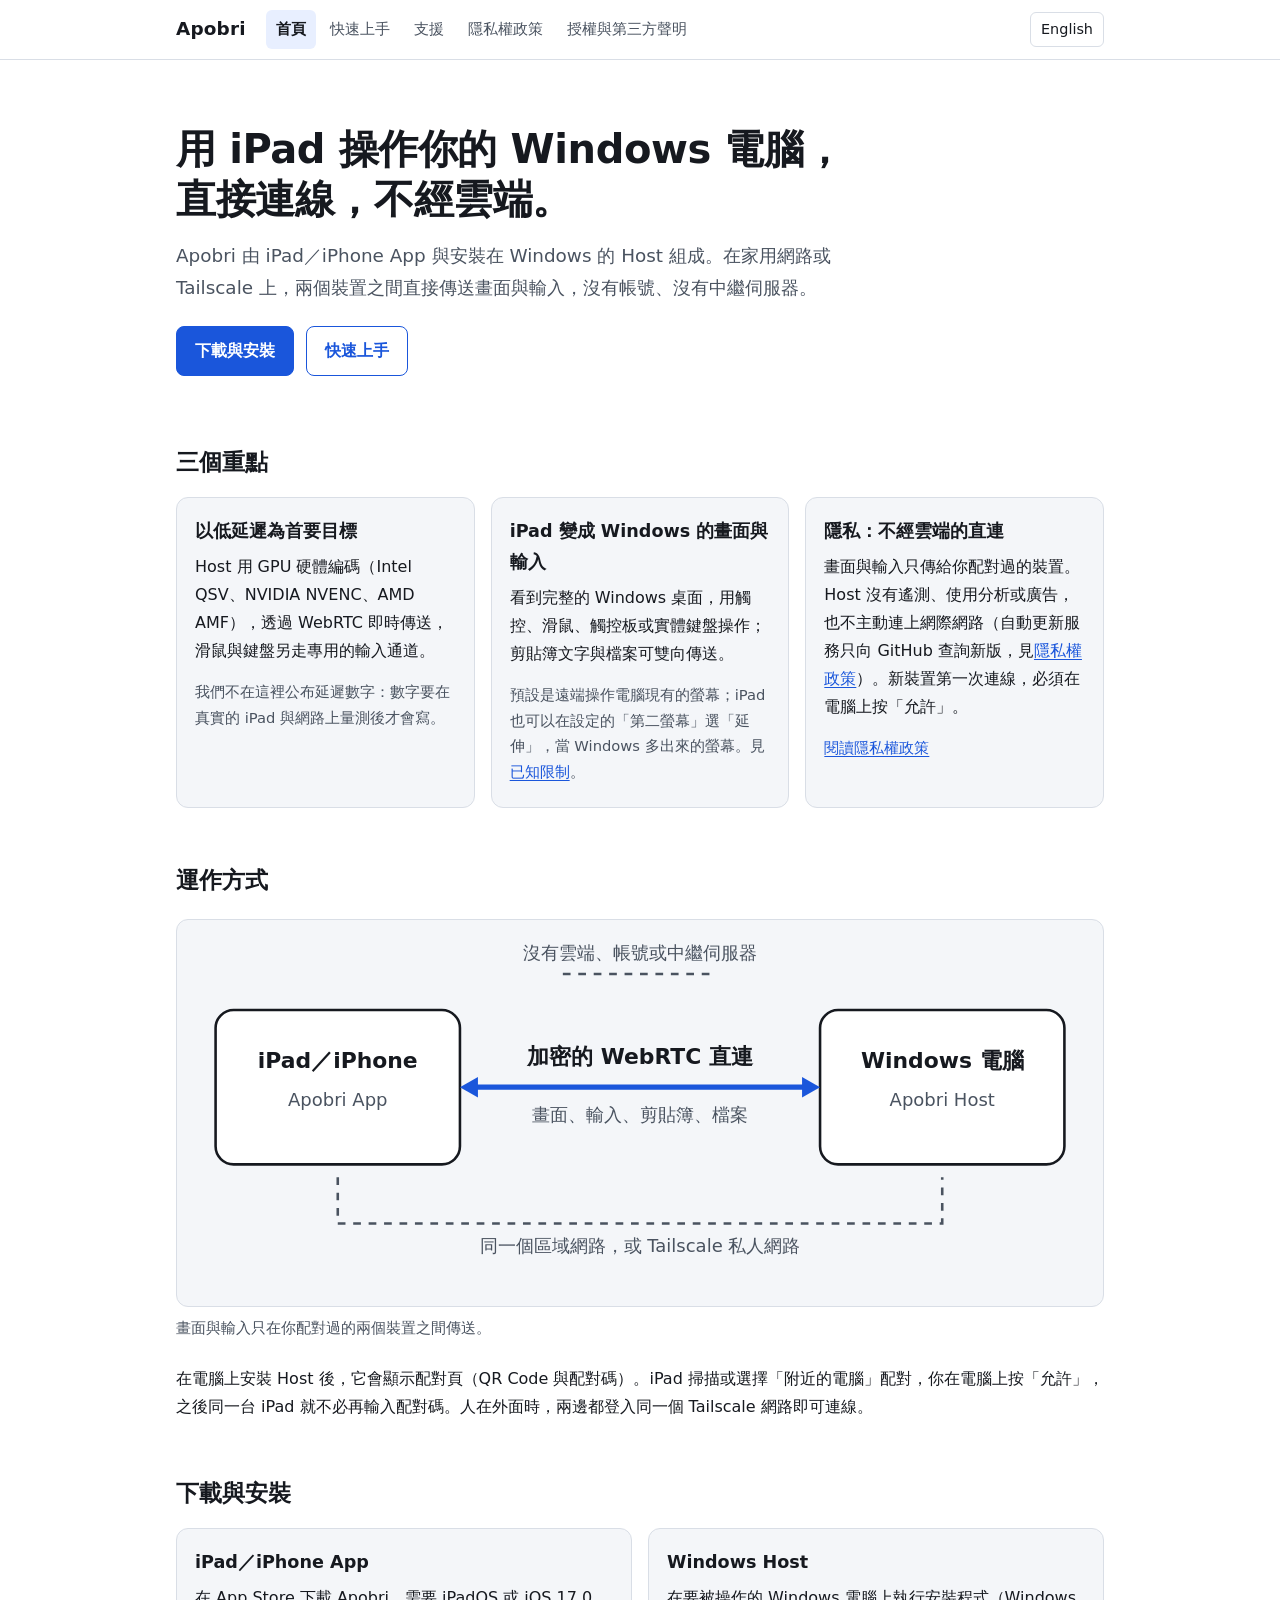
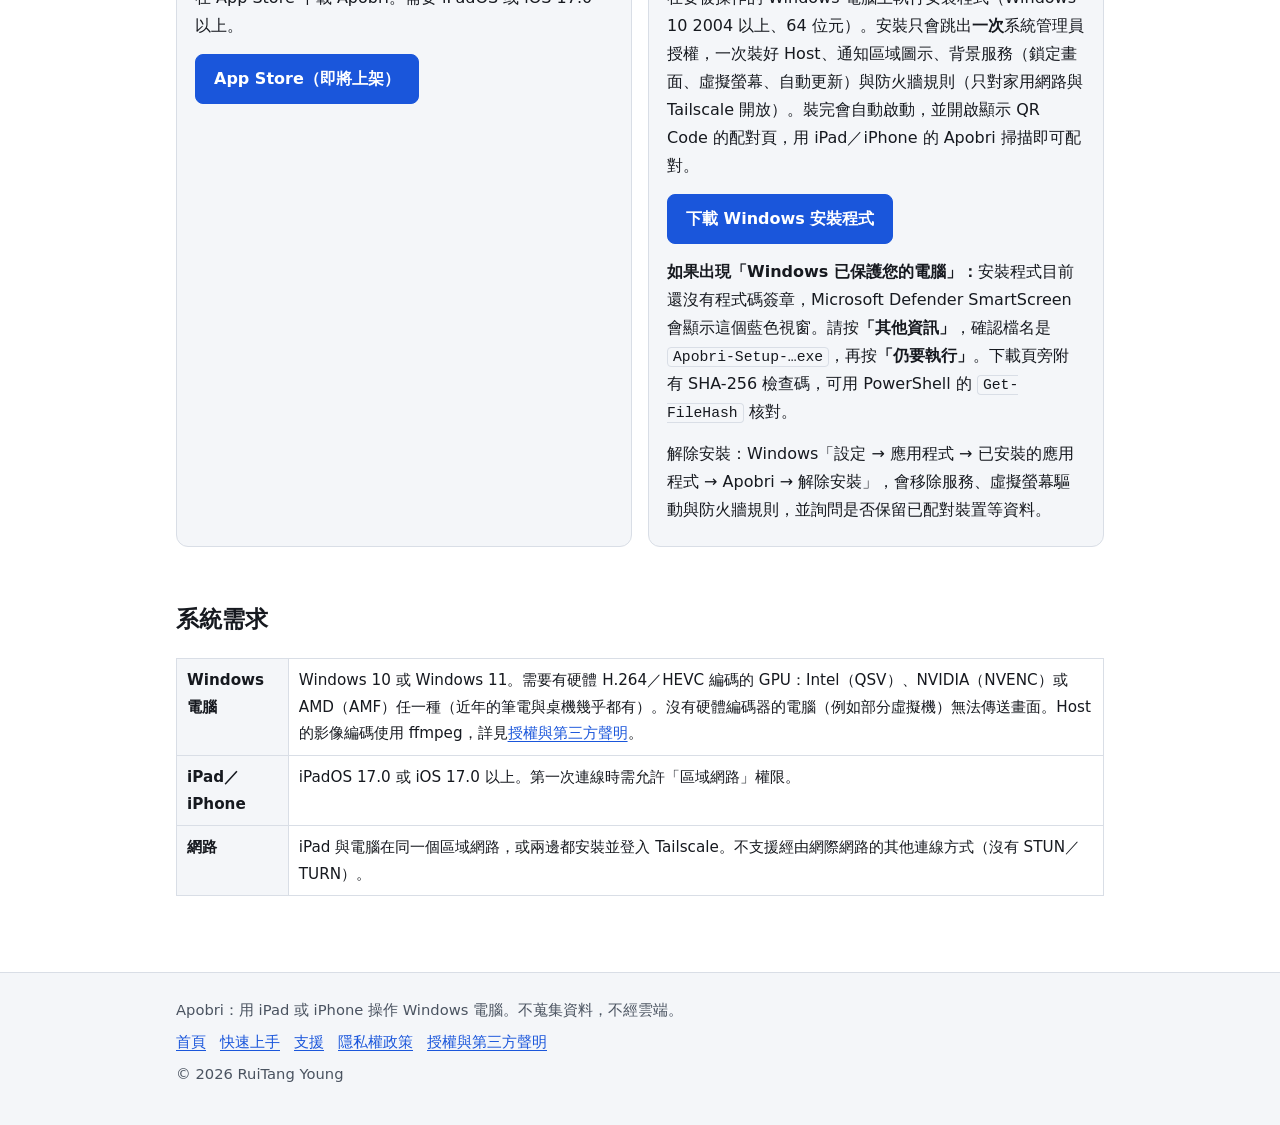
==== index.html @ 8c6236cd "Apobri website 1.0.0" ====
<!doctype html>
<html lang="zh-Hant">
<head>
<meta charset="utf-8">
<meta name="viewport" content="width=device-width, initial-scale=1">
<title>Apobri：用 iPad 操作你的 Windows 電腦</title>
<meta name="description" content="Apobri 讓 iPad 與 iPhone 直接連到你的 Windows 電腦，看畫面、用觸控、滑鼠與鍵盤操作。不經雲端、不需帳號、不蒐集資料。">
<meta name="color-scheme" content="light dark">
<meta property="og:type" content="website">
<meta property="og:site_name" content="Apobri">
<meta property="og:title" content="Apobri：用 iPad 操作你的 Windows 電腦">
<meta property="og:description" content="Apobri 讓 iPad 與 iPhone 直接連到你的 Windows 電腦，看畫面、用觸控、滑鼠與鍵盤操作。不經雲端、不需帳號、不蒐集資料。">
<meta property="og:locale" content="zh_TW">
<meta property="og:locale:alternate" content="en_US">
<!-- TODO(待使用者填 / to fill): once the domain is known add <link rel="canonical"> and og:url / og:image. -->
<link rel="alternate" hreflang="zh-Hant" href="index.html">
<link rel="alternate" hreflang="en" href="en/index.html">
<link rel="alternate" hreflang="x-default" href="index.html">
<link rel="icon" href="assets/favicon.svg" type="image/svg+xml">
<link rel="stylesheet" href="assets/style.css">
</head>
<body>
<a class="skip" href="#main">跳到主要內容</a>
<header class="site">
  <div class="wrap">
    <a class="brand" href="index.html">Apobri</a>
    <nav class="main" aria-label="主要選單"><a href="index.html" aria-current="page">首頁</a><a href="quickstart.html">快速上手</a><a href="support.html">支援</a><a href="privacy.html">隱私權政策</a><a href="licenses.html">授權與第三方聲明</a></nav>
    <a class="lang" href="en/index.html" hreflang="en" lang="en" aria-label="Switch to English">English</a>
  </div>
</header>
<main id="main">
  <div class="wrap">
<section class="hero">
  <h1>用 iPad 操作你的 Windows 電腦，<br>直接連線，不經雲端。</h1>
  <p class="lead">Apobri 由 iPad／iPhone App 與安裝在 Windows 的 Host 組成。在家用網路或 Tailscale 上，兩個裝置之間直接傳送畫面與輸入，沒有帳號、沒有中繼伺服器。</p>
  <div class="btns">
    <a class="btn" href="#download">下載與安裝</a>
    <a class="btn ghost" href="quickstart.html">快速上手</a>
  </div>
</section>

<h2 id="why">三個重點</h2>
<div class="cards">
  <article class="card">
    <h3>以低延遲為首要目標</h3>
    <p>Host 用 GPU 硬體編碼（Intel QSV、NVIDIA NVENC、AMD AMF），透過 WebRTC 即時傳送，滑鼠與鍵盤另走專用的輸入通道。</p>
    <p class="meta">我們不在這裡公布延遲數字：數字要在真實的 iPad 與網路上量測後才會寫。</p>
  </article>
  <article class="card">
    <h3>iPad 變成 Windows 的畫面與輸入</h3>
    <p>看到完整的 Windows 桌面，用觸控、滑鼠、觸控板或實體鍵盤操作；剪貼簿文字與檔案可雙向傳送。</p>
    <p class="meta">預設是遠端操作電腦現有的螢幕；iPad 也可以在設定的「第二螢幕」選「延伸」，當 Windows 多出來的螢幕。見<a href="support.html#limits">已知限制</a>。</p>
  </article>
  <article class="card">
    <h3>隱私：不經雲端的直連</h3>
    <p>畫面與輸入只傳給你配對過的裝置。Host 沒有遙測、使用分析或廣告，也不主動連上網際網路（自動更新服務只向 GitHub 查詢新版，見<a href="privacy.html#update">隱私權政策</a>）。新裝置第一次連線，必須在電腦上按「允許」。</p>
    <p class="meta"><a href="privacy.html">閱讀隱私權政策</a></p>
  </article>
</div>

<h2 id="how">運作方式</h2>
<figure>
  <svg viewBox="0 0 720 300" role="img" aria-labelledby="dg-t dg-d" xmlns="http://www.w3.org/2000/svg">
  <title id="dg-t">Apobri 連線架構示意圖</title>
  <desc id="dg-d">iPad 與 Windows 電腦透過同一個區域網路或 Tailscale 直接連線，中間沒有雲端伺服器。</desc>
  <style>
    .box { fill: var(--bg); stroke: var(--text); stroke-width: 2; }
    .t { fill: var(--text); font: 600 17px system-ui, "PingFang TC", "Microsoft JhengHei", sans-serif; }
    .s { fill: var(--muted); font: 14px system-ui, "PingFang TC", "Microsoft JhengHei", sans-serif; }
    .ln { stroke: var(--accent); stroke-width: 4; fill: none; }
    .dash { stroke: var(--muted); stroke-width: 2; stroke-dasharray: 6 6; fill: none; }
    .ah { fill: var(--accent); }
  </style>
  <rect class="box" x="30" y="70" width="190" height="120" rx="14"/>
  <text class="t" x="125" y="115" text-anchor="middle">iPad／iPhone</text>
  <text class="s" x="125" y="145" text-anchor="middle">Apobri App</text>
  <rect class="box" x="500" y="70" width="190" height="120" rx="14"/>
  <text class="t" x="595" y="115" text-anchor="middle">Windows 電腦</text>
  <text class="s" x="595" y="145" text-anchor="middle">Apobri Host</text>
  <path class="ln" d="M226 130 H494"/>
  <path class="ah" d="M220 130 l14 -8 v16 z"/>
  <path class="ah" d="M500 130 l-14 -8 v16 z"/>
  <text class="t" x="360" y="112" text-anchor="middle">加密的 WebRTC 直連</text>
  <text class="s" x="360" y="156" text-anchor="middle">畫面、輸入、剪貼簿、檔案</text>
  <path class="dash" d="M125 200 V236 H595 V200"/>
  <text class="s" x="360" y="258" text-anchor="middle">同一個區域網路，或 Tailscale 私人網路</text>
  <text class="s" x="360" y="30" text-anchor="middle">沒有雲端、帳號或中繼伺服器</text>
  <path class="dash" d="M300 42 H420"/>
</svg>
  <figcaption>畫面與輸入只在你配對過的兩個裝置之間傳送。</figcaption>
</figure>
<p>在電腦上安裝 Host 後，它會顯示配對頁（QR Code 與配對碼）。iPad 掃描或選擇「附近的電腦」配對，你在電腦上按「允許」，之後同一台 iPad 就不必再輸入配對碼。人在外面時，兩邊都登入同一個 Tailscale 網路即可連線。</p>

<h2 id="download">下載與安裝</h2>
<div class="cards">
  <article class="card">
    <h3>iPad／iPhone App</h3>
    <p>在 App Store 下載 Apobri。需要 iPadOS 或 iOS 17.0 以上。</p>
    <p><a class="btn" href="#" data-todo="app-store">App Store（即將上架）</a></p>
  </article>
  <article class="card">
    <h3>Windows Host</h3>
    <p>在要被操作的 Windows 電腦上執行安裝程式（Windows 10 2004 以上、64 位元）。安裝只會跳出<strong>一次</strong>系統管理員授權，一次裝好 Host、通知區域圖示、背景服務（鎖定畫面、虛擬螢幕、自動更新）與防火牆規則（只對家用網路與 Tailscale 開放）。裝完會自動啟動，並開啟顯示 QR Code 的配對頁，用 iPad／iPhone 的 Apobri 掃描即可配對。</p>
    <p><a class="btn" href="https://github.com/reegggllllaaaaa-cpu/reegggllllaaaaa-cpu.github.io/releases/download/host-installer-v1.0.0/Apobri-Setup-1.0.0.exe">下載 Windows 安裝程式</a></p>
    <p><strong>如果出現「Windows 已保護您的電腦」：</strong>安裝程式目前還沒有程式碼簽章，Microsoft Defender SmartScreen 會顯示這個藍色視窗。請按<strong>「其他資訊」</strong>，確認檔名是 <code>Apobri-Setup-…exe</code>，再按<strong>「仍要執行」</strong>。下載頁旁附有 SHA-256 檢查碼，可用 PowerShell 的 <code>Get-FileHash</code> 核對。</p>
    <p>解除安裝：Windows「設定 → 應用程式 → 已安裝的應用程式 → Apobri → 解除安裝」，會移除服務、虛擬螢幕驅動與防火牆規則，並詢問是否保留已配對裝置等資料。</p>
  </article>
</div>

<h2 id="requirements">系統需求</h2>
<div class="tablewrap"><table>
  <tr><th scope="row">Windows 電腦</th><td>Windows 10 或 Windows 11。需要有硬體 H.264／HEVC 編碼的 GPU：Intel（QSV）、NVIDIA（NVENC）或 AMD（AMF）任一種（近年的筆電與桌機幾乎都有）。沒有硬體編碼器的電腦（例如部分虛擬機）無法傳送畫面。Host 的影像編碼使用 ffmpeg，詳見<a href="licenses.html">授權與第三方聲明</a>。</td></tr>
  <tr><th scope="row">iPad／iPhone</th><td>iPadOS 17.0 或 iOS 17.0 以上。第一次連線時需允許「區域網路」權限。</td></tr>
  <tr><th scope="row">網路</th><td>iPad 與電腦在同一個區域網路，或兩邊都安裝並登入 Tailscale。不支援經由網際網路的其他連線方式（沒有 STUN／TURN）。</td></tr>
</table></div>

  </div>
</main>
<footer class="site">
  <div class="wrap">
    <p>Apobri：用 iPad 或 iPhone 操作 Windows 電腦。不蒐集資料，不經雲端。</p>
    <nav aria-label="Footer"><a href="index.html">首頁</a><a href="quickstart.html">快速上手</a><a href="support.html">支援</a><a href="privacy.html">隱私權政策</a><a href="licenses.html">授權與第三方聲明</a></nav>
    <p>&copy; 2026 RuiTang Young</p>
  </div>
</footer>
</body>
</html>
---- assets/style.css ----
/* Apobri site - system fonts only, no external resources. */
:root {
  --bg: #ffffff;
  --bg-soft: #f4f6f9;
  --text: #16191f;
  --muted: #4a5360;
  --line: #d9dee6;
  --accent: #1a56db;
  --accent-text: #ffffff;
  --accent-soft: #e8efff;
  --warn-bg: #fff6e0;
  --warn-line: #e3c067;
  color-scheme: light dark;
}
@media (prefers-color-scheme: dark) {
  :root {
    --bg: #0f1216;
    --bg-soft: #171b21;
    --text: #e8ecf1;
    --muted: #a6b0bd;
    --line: #2b323c;
    --accent: #8fb0ff;
    --accent-text: #0b1020;
    --accent-soft: #1a2438;
    --warn-bg: #2a2412;
    --warn-line: #7a6422;
  }
}
* { box-sizing: border-box; }
html { -webkit-text-size-adjust: 100%; }
body {
  margin: 0;
  background: var(--bg);
  color: var(--text);
  font: 16px/1.75 system-ui, -apple-system, "Segoe UI", "PingFang TC", "Microsoft JhengHei", "Noto Sans TC", "Noto Sans CJK TC", sans-serif;
}
.wrap { width: 100%; max-width: 960px; margin: 0 auto; padding: 0 16px; }
a { color: var(--accent); text-underline-offset: 3px; }
a:focus-visible, button:focus-visible, summary:focus-visible { outline: 3px solid var(--accent); outline-offset: 2px; border-radius: 4px; }
.skip { position: absolute; left: -999px; top: 8px; background: var(--accent); color: var(--accent-text); padding: 8px 12px; border-radius: 6px; z-index: 10; }
.skip:focus { left: 8px; }

header.site { border-bottom: 1px solid var(--line); background: var(--bg); position: sticky; top: 0; z-index: 5; }
header.site .wrap { display: flex; flex-wrap: wrap; align-items: center; gap: 4px 20px; padding-top: 10px; padding-bottom: 10px; }
.brand { font-weight: 700; font-size: 1.15rem; color: var(--text); text-decoration: none; letter-spacing: .01em; }
nav.main { display: flex; flex-wrap: wrap; gap: 2px 4px; flex: 1; }
nav.main a { color: var(--muted); text-decoration: none; padding: 6px 10px; border-radius: 6px; font-size: .95rem; }
nav.main a:hover { color: var(--text); background: var(--bg-soft); }
nav.main a[aria-current="page"] { color: var(--text); background: var(--accent-soft); font-weight: 600; }
.lang { font-size: .9rem; border: 1px solid var(--line); border-radius: 6px; padding: 4px 10px; color: var(--text); text-decoration: none; }
.lang:hover { background: var(--bg-soft); }

main { padding: 40px 0 56px; }
h1 { font-size: clamp(1.7rem, 4.5vw, 2.5rem); line-height: 1.25; margin: 0 0 16px; letter-spacing: -.01em; }
h2 { font-size: 1.45rem; line-height: 1.35; margin: 48px 0 12px; padding-top: 8px; }
h3 { font-size: 1.1rem; margin: 28px 0 6px; }
p, ul, ol, dl { margin: 0 0 14px; }
ul, ol { padding-left: 1.4em; }
li { margin-bottom: 4px; }
.lead { font-size: 1.15rem; color: var(--muted); max-width: 40em; }
.meta { color: var(--muted); font-size: .92rem; }
code { font: .92em/1.4 ui-monospace, "Cascadia Mono", Consolas, monospace; background: var(--bg-soft); border: 1px solid var(--line); border-radius: 4px; padding: 1px 5px; overflow-wrap: anywhere; }

.hero { padding: 24px 0 8px; }
.btns { display: flex; flex-wrap: wrap; gap: 12px; margin: 22px 0 6px; }
.btn { display: inline-block; padding: 10px 18px; border-radius: 8px; border: 1px solid var(--accent); background: var(--accent); color: var(--accent-text); text-decoration: none; font-weight: 600; }
.btn.ghost { background: transparent; color: var(--accent); }
.btn:hover { filter: brightness(1.08); }

.cards { display: grid; grid-template-columns: repeat(auto-fit, minmax(240px, 1fr)); gap: 16px; margin: 20px 0; }
.card { border: 1px solid var(--line); border-radius: 12px; padding: 18px 18px 8px; background: var(--bg-soft); }
.card h3 { margin-top: 0; }
figure { margin: 24px 0; }
figure svg { width: 100%; height: auto; display: block; border: 1px solid var(--line); border-radius: 12px; background: var(--bg-soft); }
figcaption { color: var(--muted); font-size: .92rem; margin-top: 8px; }

table { border-collapse: collapse; width: 100%; margin: 12px 0 20px; font-size: .95rem; }
.tablewrap { overflow-x: auto; }
th, td { border: 1px solid var(--line); padding: 8px 10px; text-align: left; vertical-align: top; }
th { background: var(--bg-soft); }

ol.steps { list-style: none; padding: 0; counter-reset: s; }
ol.steps > li { counter-increment: s; position: relative; padding: 4px 0 14px 48px; margin: 0; }
ol.steps > li::before { content: counter(s); position: absolute; left: 0; top: 2px; width: 32px; height: 32px; border-radius: 50%; background: var(--accent); color: var(--accent-text); font-weight: 700; display: grid; place-items: center; }
ol.steps h3 { margin: 0 0 4px; }

details { border: 1px solid var(--line); border-radius: 10px; padding: 0 14px; margin: 10px 0; background: var(--bg-soft); }
summary { cursor: pointer; font-weight: 600; padding: 12px 0; }
details[open] summary { border-bottom: 1px solid var(--line); margin-bottom: 10px; }

.note { border: 1px solid var(--warn-line); background: var(--warn-bg); border-radius: 10px; padding: 12px 14px; margin: 16px 0; }
.todo { border-bottom: 1px dashed var(--muted); }

footer.site { border-top: 1px solid var(--line); background: var(--bg-soft); padding: 24px 0 32px; color: var(--muted); font-size: .92rem; }
footer.site .wrap > * { margin-bottom: 6px; }
footer.site nav a { margin-right: 14px; }

@media (max-width: 560px) {
  main { padding-top: 28px; }
  h2 { margin-top: 36px; }
}
@media print { header.site, footer.site .btns { display: none; } }
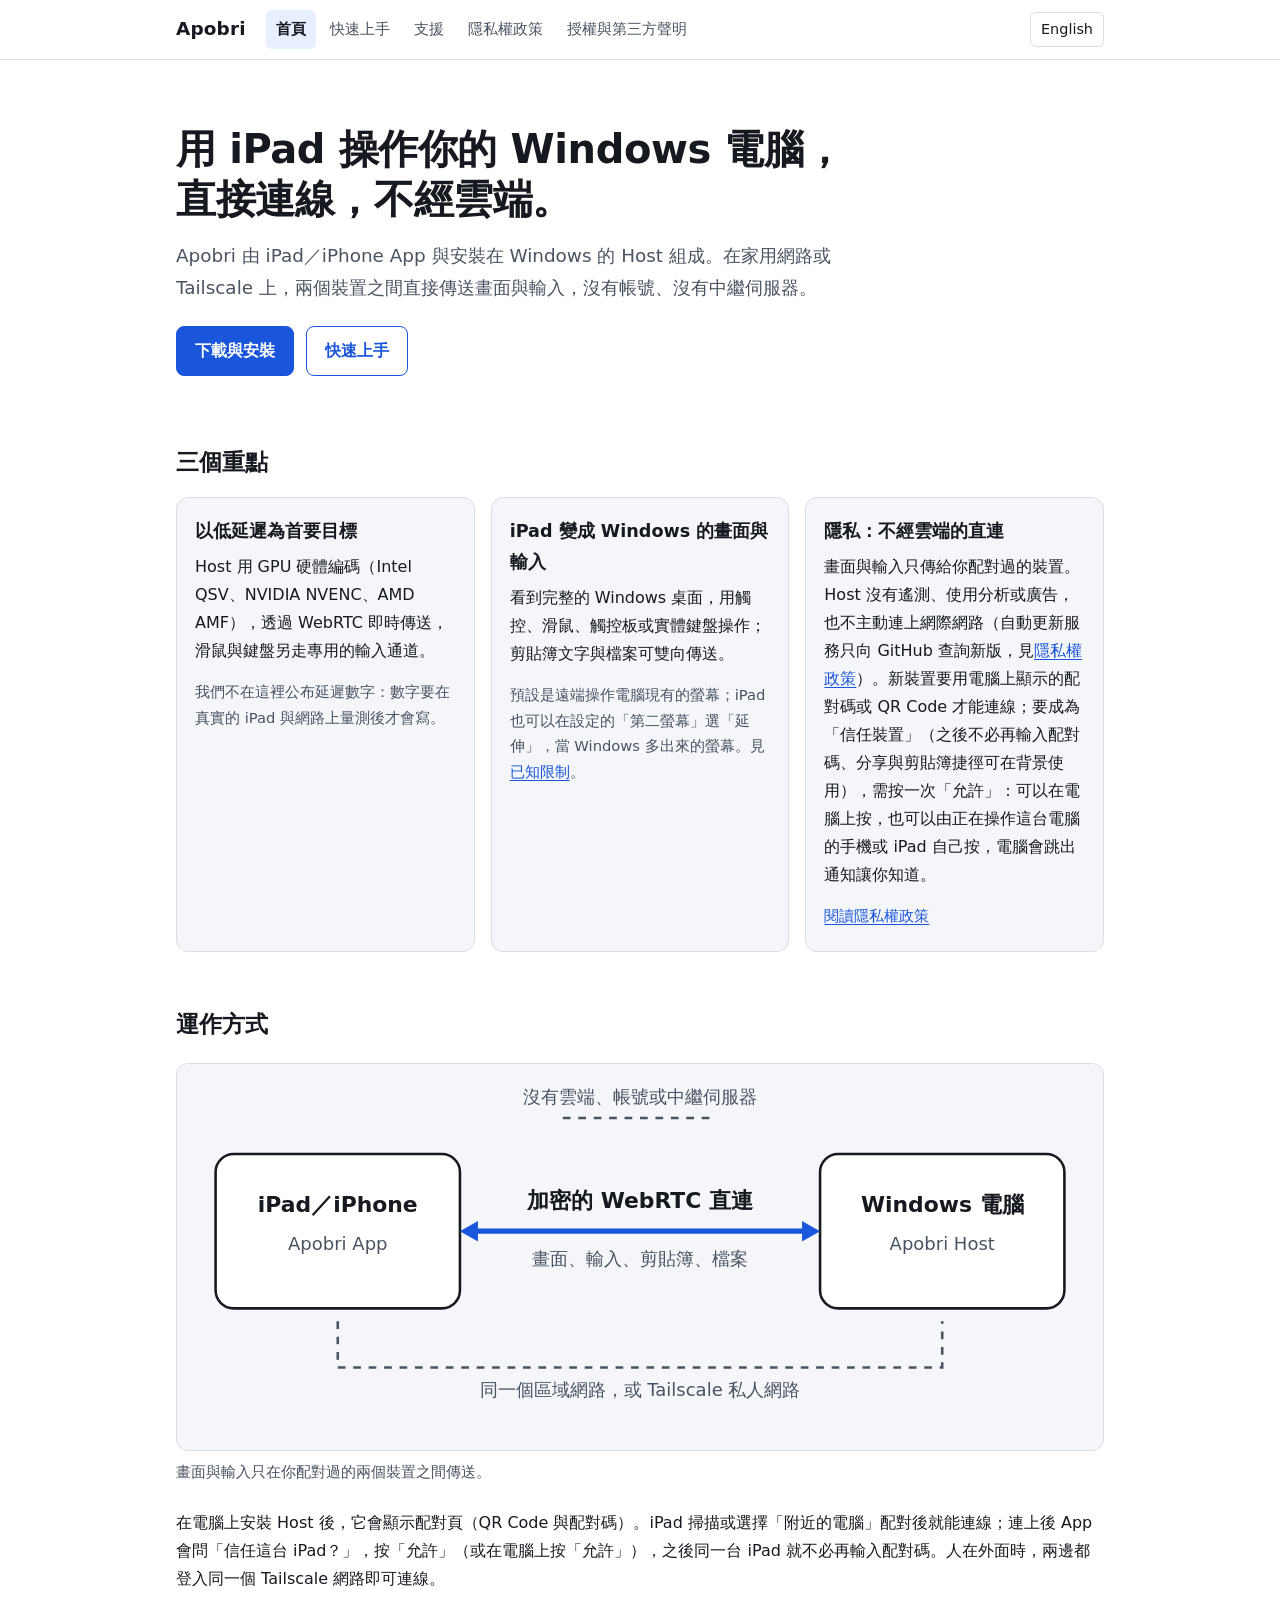
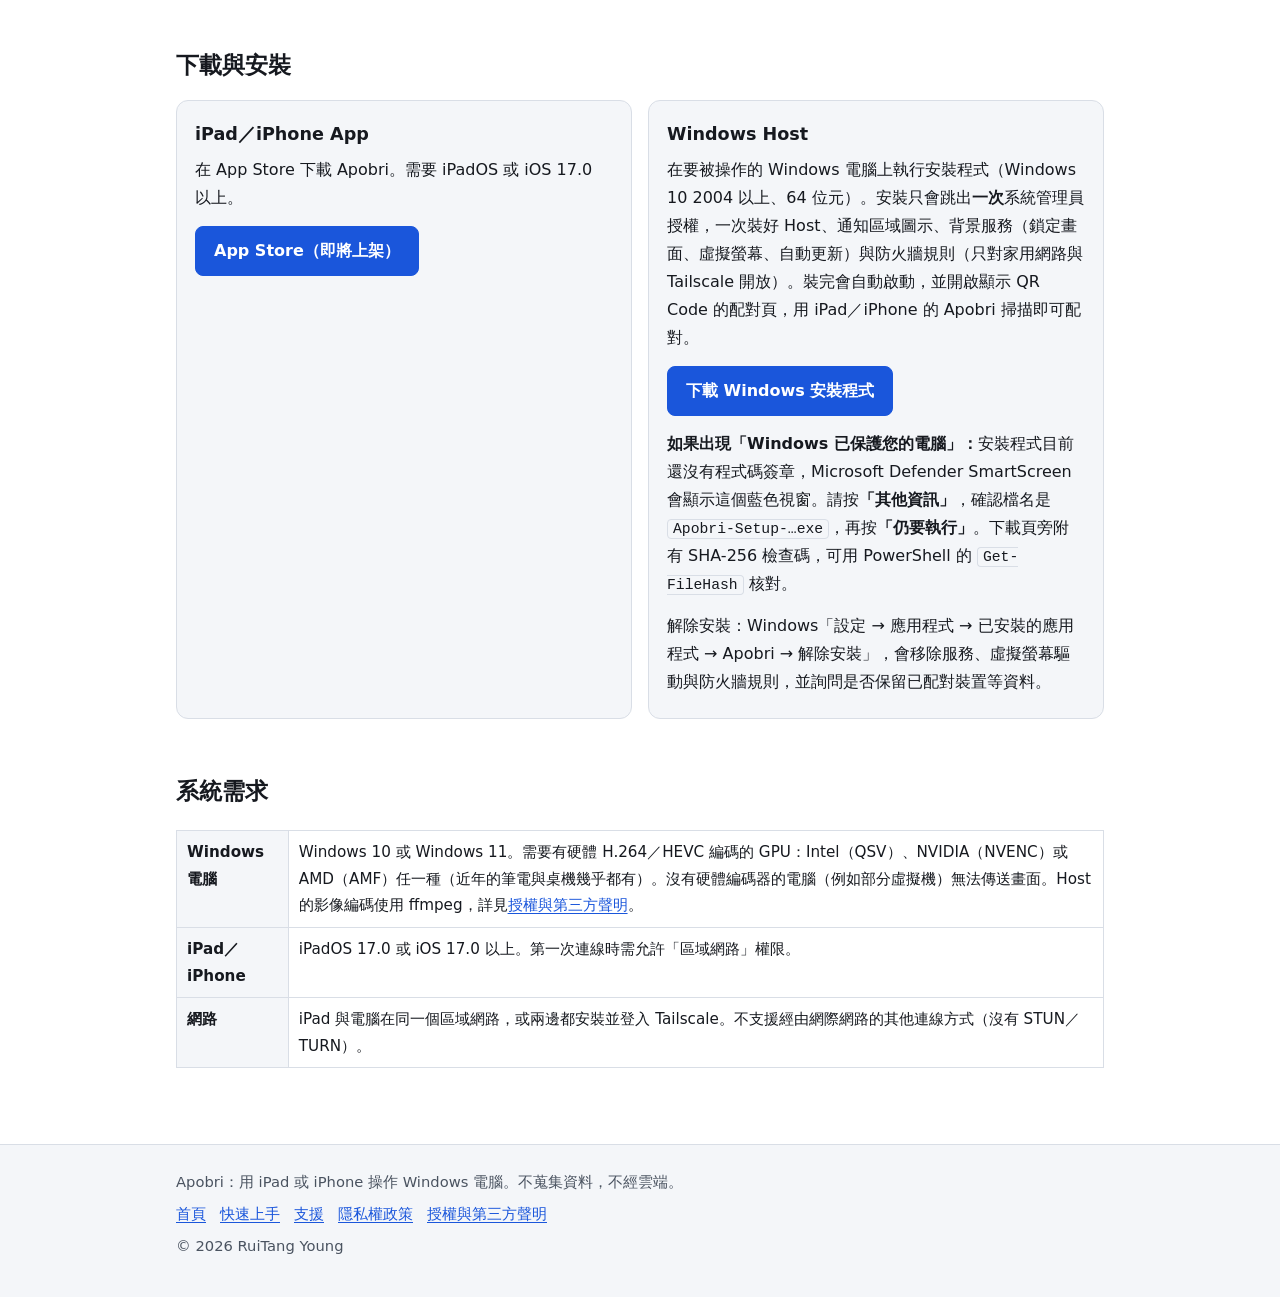
==== commit a410009f: "Site: trusted-device approval on the phone; relay help" ====
--- a/index.html
+++ b/index.html
@@ -53,7 +53,7 @@
   </article>
   <article class="card">
     <h3>隱私：不經雲端的直連</h3>
-    <p>畫面與輸入只傳給你配對過的裝置。Host 沒有遙測、使用分析或廣告，也不主動連上網際網路（自動更新服務只向 GitHub 查詢新版，見<a href="privacy.html#update">隱私權政策</a>）。新裝置第一次連線，必須在電腦上按「允許」。</p>
+    <p>畫面與輸入只傳給你配對過的裝置。Host 沒有遙測、使用分析或廣告，也不主動連上網際網路（自動更新服務只向 GitHub 查詢新版，見<a href="privacy.html#update">隱私權政策</a>）。新裝置要用電腦上顯示的配對碼或 QR Code 才能連線；要成為「信任裝置」（之後不必再輸入配對碼、分享與剪貼簿捷徑可在背景使用），需按一次「允許」：可以在電腦上按，也可以由正在操作這台電腦的手機或 iPad 自己按，電腦會跳出通知讓你知道。</p>
     <p class="meta"><a href="privacy.html">閱讀隱私權政策</a></p>
   </article>
 </div>
@@ -89,7 +89,7 @@
 </svg>
   <figcaption>畫面與輸入只在你配對過的兩個裝置之間傳送。</figcaption>
 </figure>
-<p>在電腦上安裝 Host 後，它會顯示配對頁（QR Code 與配對碼）。iPad 掃描或選擇「附近的電腦」配對，你在電腦上按「允許」，之後同一台 iPad 就不必再輸入配對碼。人在外面時，兩邊都登入同一個 Tailscale 網路即可連線。</p>
+<p>在電腦上安裝 Host 後，它會顯示配對頁（QR Code 與配對碼）。iPad 掃描或選擇「附近的電腦」配對後就能連線；連上後 App 會問「信任這台 iPad？」，按「允許」（或在電腦上按「允許」），之後同一台 iPad 就不必再輸入配對碼。人在外面時，兩邊都登入同一個 Tailscale 網路即可連線。</p>
 
 <h2 id="download">下載與安裝</h2>
 <div class="cards">
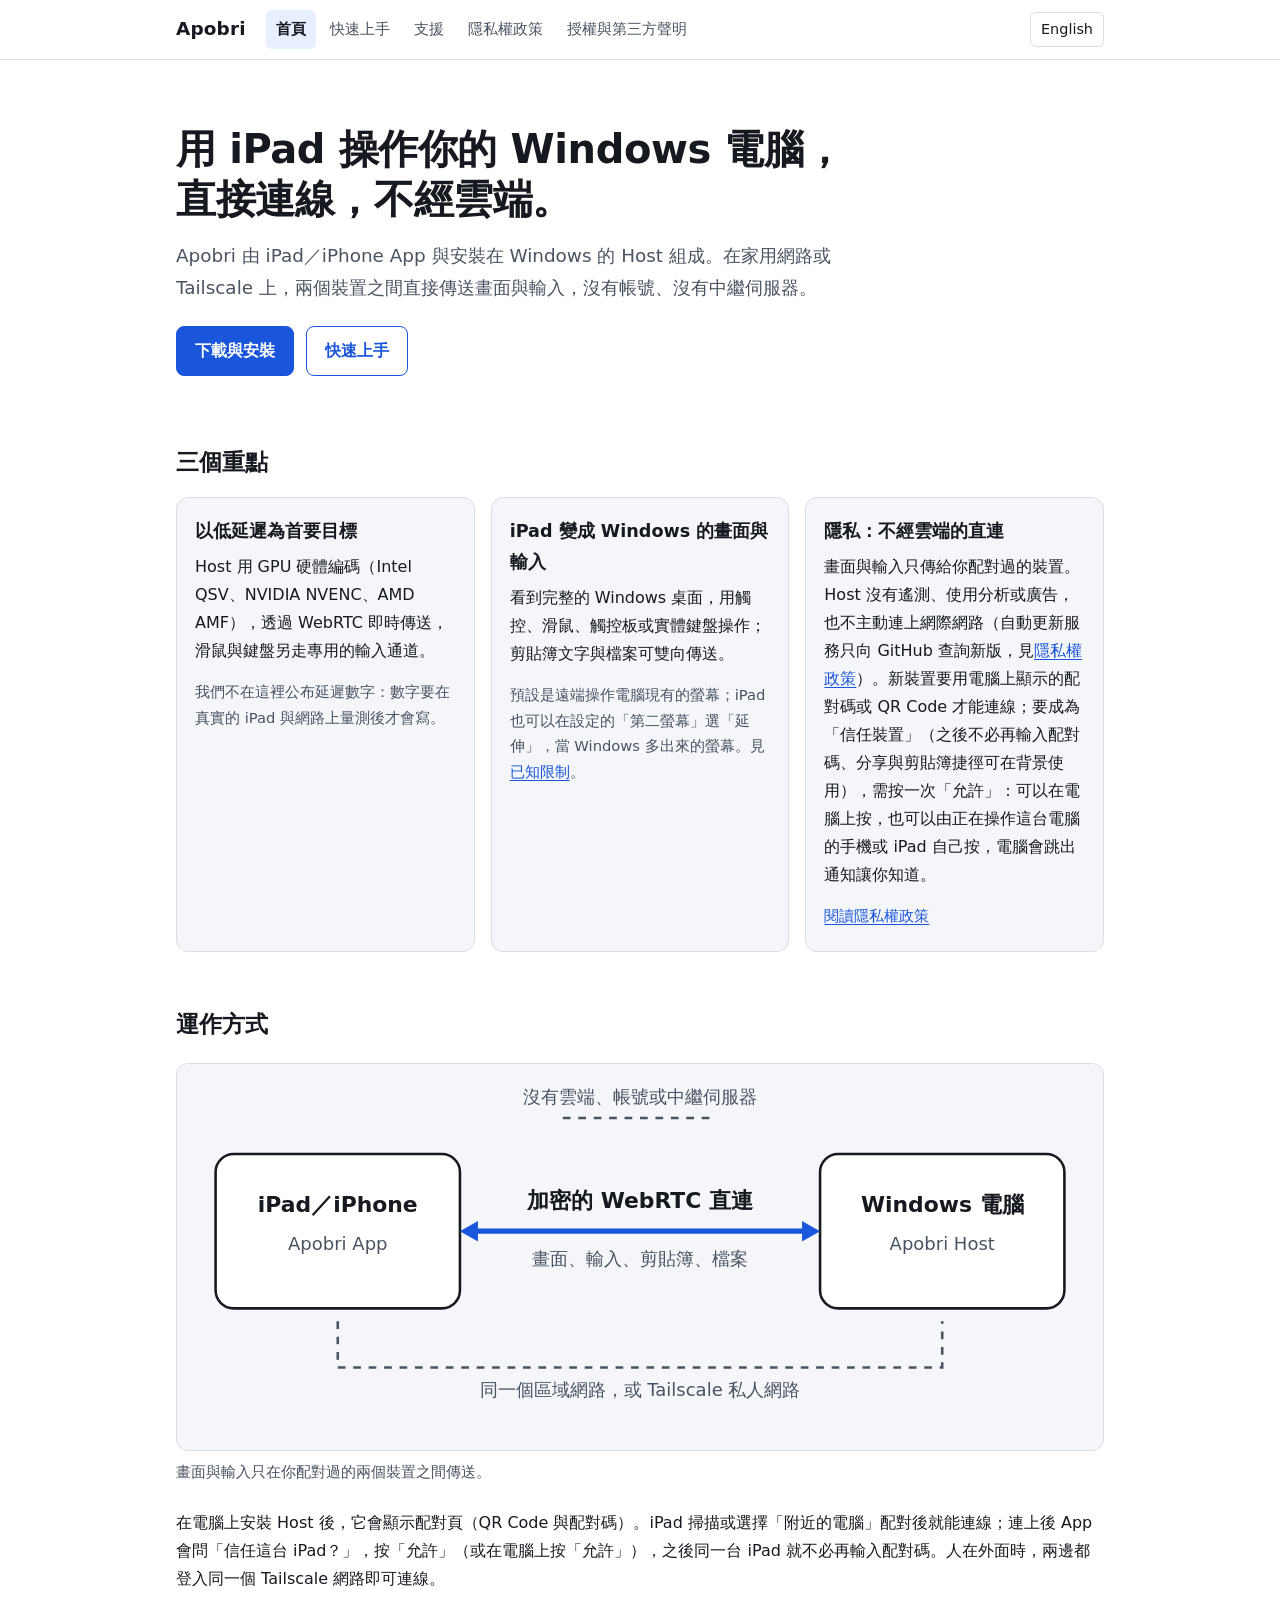
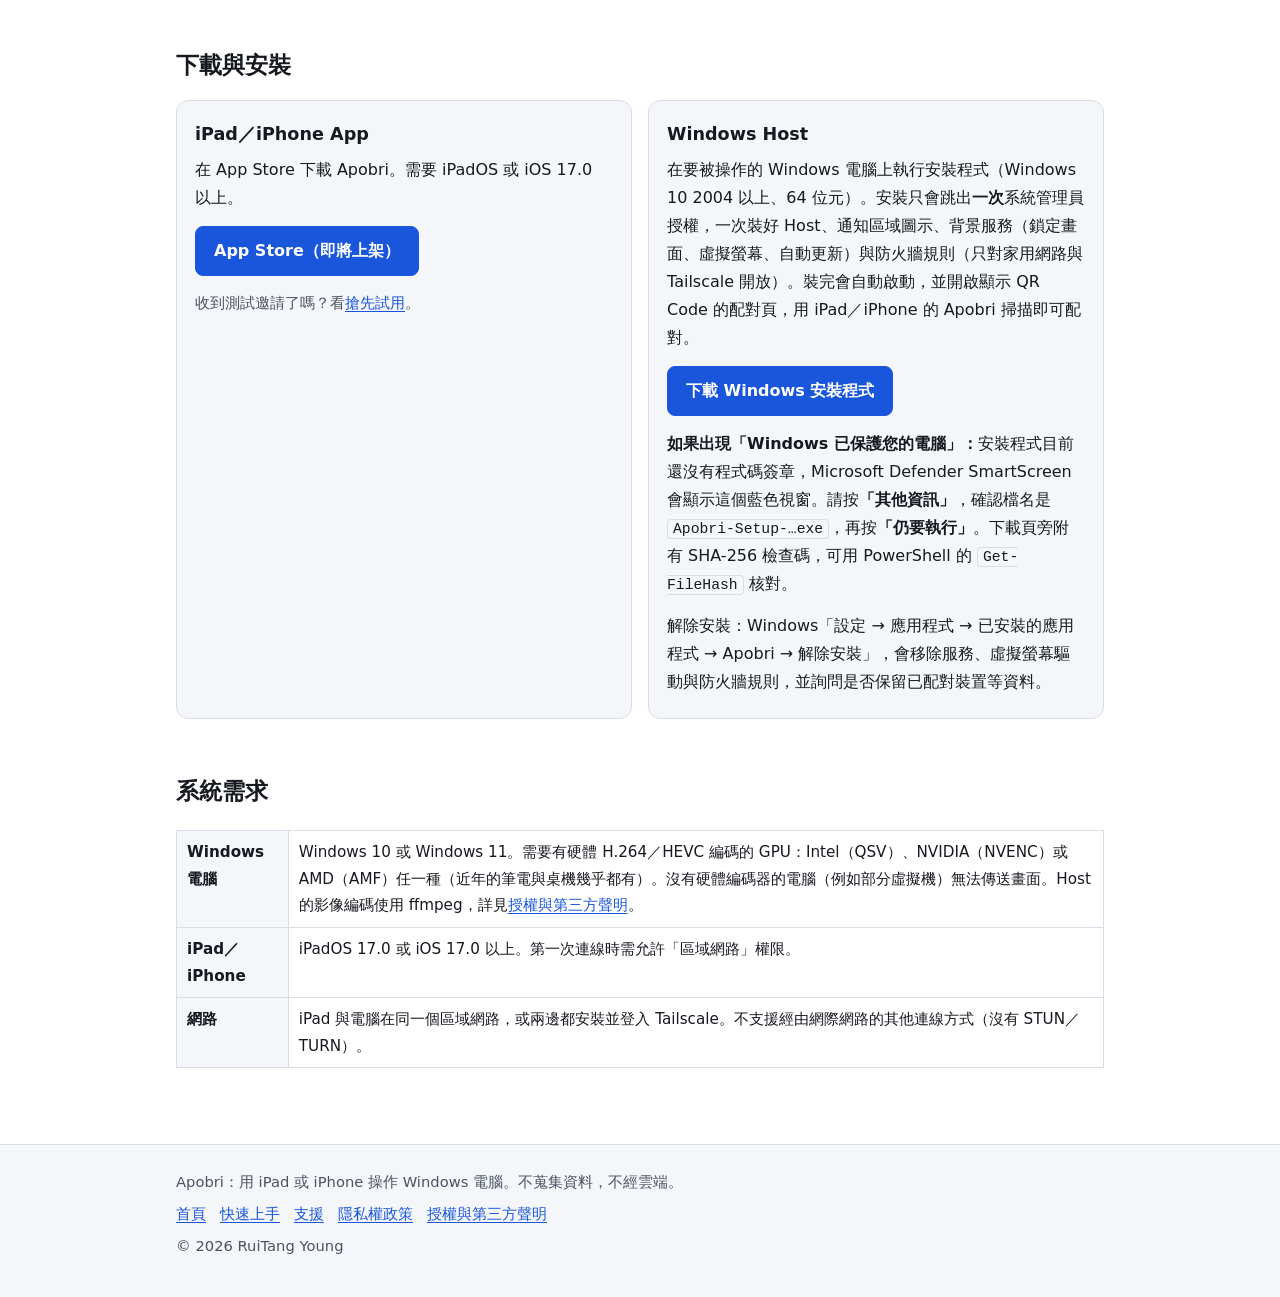
==== commit 87013501: "Site: Try the beta page (beta.html, en/beta.html) and entry links Co-Authored-By: Claude Opus 5.5 <n" ====
--- a/index.html
+++ b/index.html
@@ -97,6 +97,7 @@
     <h3>iPad／iPhone App</h3>
     <p>在 App Store 下載 Apobri。需要 iPadOS 或 iOS 17.0 以上。</p>
     <p><a class="btn" href="#" data-todo="app-store">App Store（即將上架）</a></p>
+    <p class="meta">收到測試邀請了嗎？看<a href="beta.html">搶先試用</a>。</p>
   </article>
   <article class="card">
     <h3>Windows Host</h3>
--- a/assets/style.css
+++ b/assets/style.css
@@ -88,6 +88,18 @@
 summary { cursor: pointer; font-weight: 600; padding: 12px 0; }
 details[open] summary { border-bottom: 1px solid var(--line); margin-bottom: 10px; }
 
+/* beta.html: one card per step, labelled parts, disabled invite button */
+.pill { display: inline-block; margin: 0 0 12px; padding: 4px 12px; border-radius: 999px; background: var(--accent-soft); color: var(--text); font-size: .9rem; font-weight: 600; }
+ol.bsteps { list-style: none; padding: 0; margin: 20px 0; counter-reset: b; display: grid; gap: 16px; }
+ol.bsteps > li { counter-increment: b; position: relative; margin: 0; border: 1px solid var(--line); border-radius: 12px; background: var(--bg-soft); padding: 18px 18px 6px 66px; scroll-margin-top: 72px; }
+ol.bsteps > li::before { content: counter(b); position: absolute; left: 18px; top: 16px; width: 34px; height: 34px; border-radius: 50%; background: var(--accent); color: var(--accent-text); font-weight: 700; display: grid; place-items: center; }
+ol.bsteps h3 { margin: 4px 0 10px; }
+ol.bsteps .btns { margin: 4px 0 14px; }
+ol.sub { margin: 0 0 14px; }
+.tag { display: inline-block; margin-right: 8px; padding: 1px 9px; border-radius: 999px; background: var(--accent-soft); color: var(--text); font-size: .82rem; font-weight: 700; vertical-align: 1px; }
+.tag.warn { background: var(--warn-bg); border: 1px solid var(--warn-line); }
+.btn.disabled { background: var(--bg); border-color: var(--line); color: var(--muted); cursor: not-allowed; }
+.btn.disabled:hover { filter: none; }
 .note { border: 1px solid var(--warn-line); background: var(--warn-bg); border-radius: 10px; padding: 12px 14px; margin: 16px 0; }
 .todo { border-bottom: 1px dashed var(--muted); }
 
@@ -98,5 +110,9 @@
 @media (max-width: 560px) {
   main { padding-top: 28px; }
   h2 { margin-top: 36px; }
+  ol.bsteps > li { padding: 16px 14px 4px; }
+  ol.bsteps > li::before { position: static; float: left; width: 30px; height: 30px; margin: 0 10px 0 0; }
+  ol.bsteps h3 { margin-top: 3px; min-height: 30px; }
+  ol.bsteps > li > p:first-of-type { clear: left; }
 }
 @media print { header.site, footer.site .btns { display: none; } }
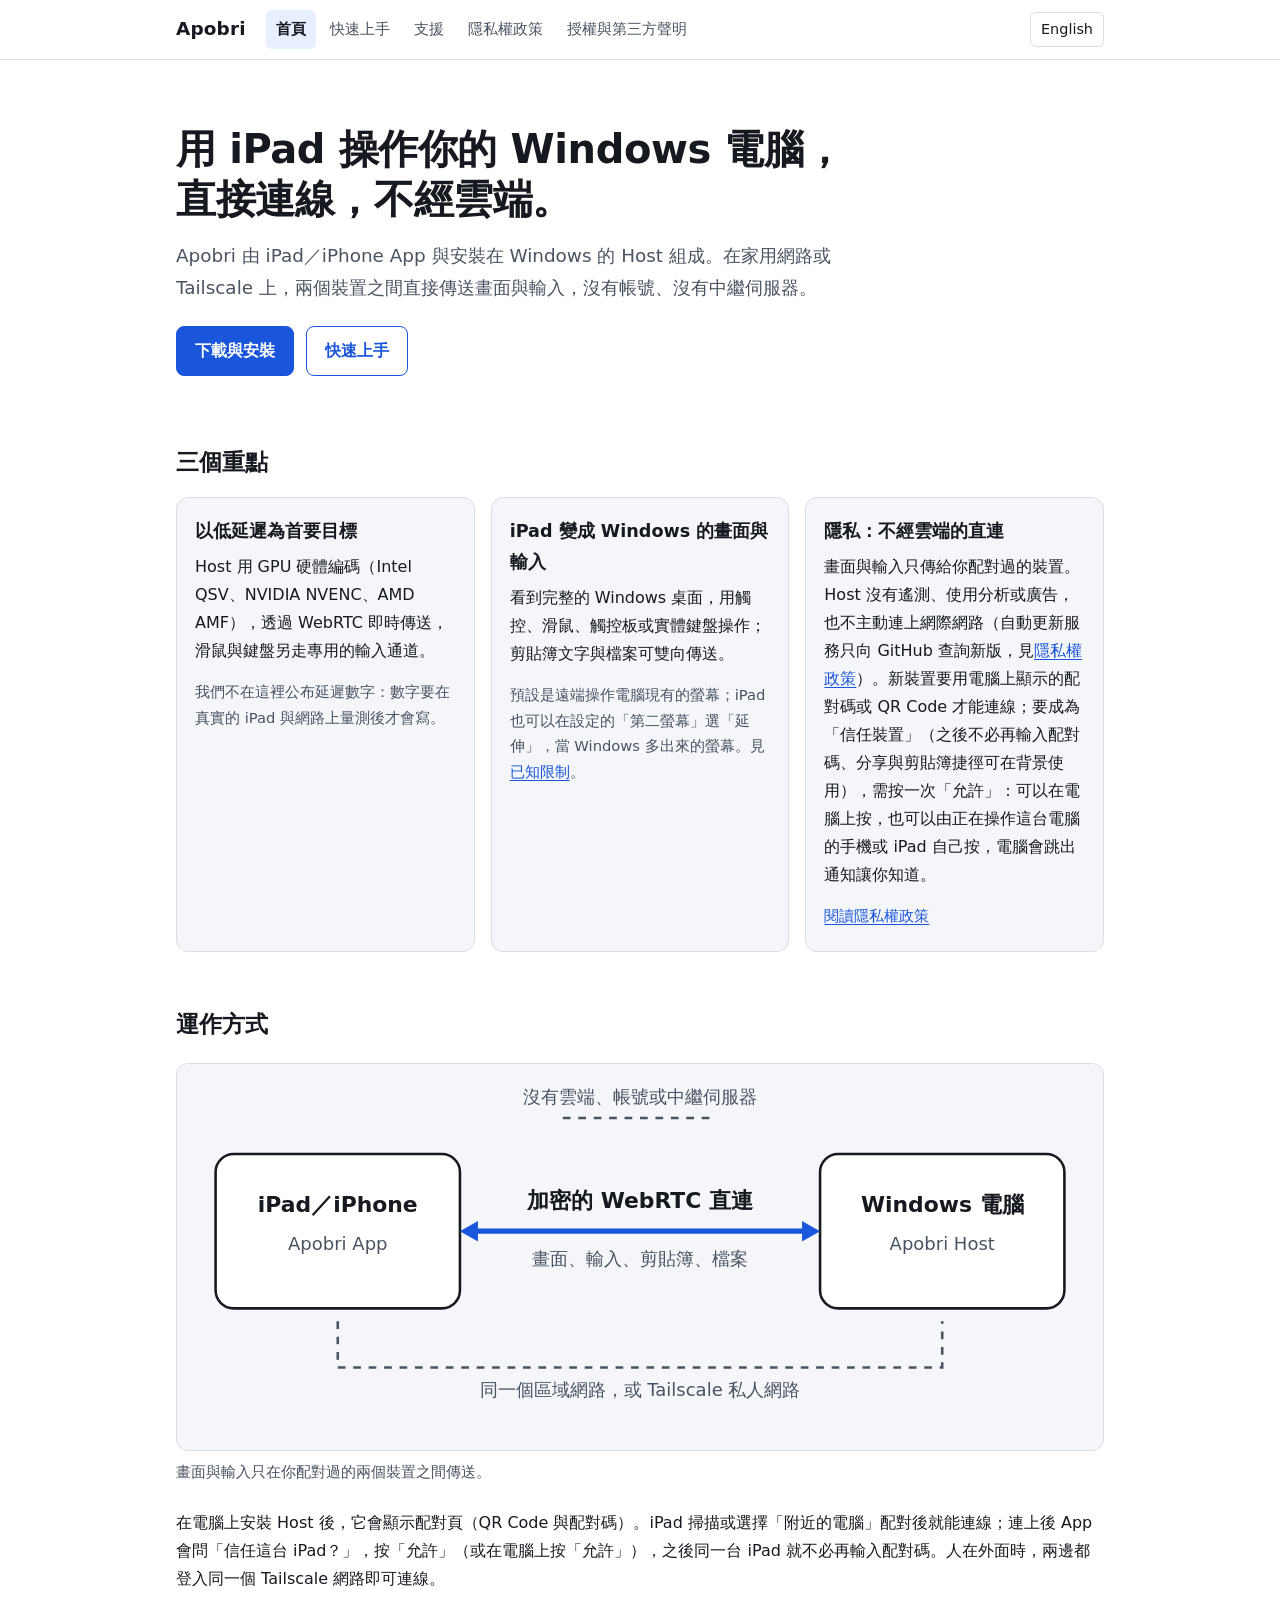
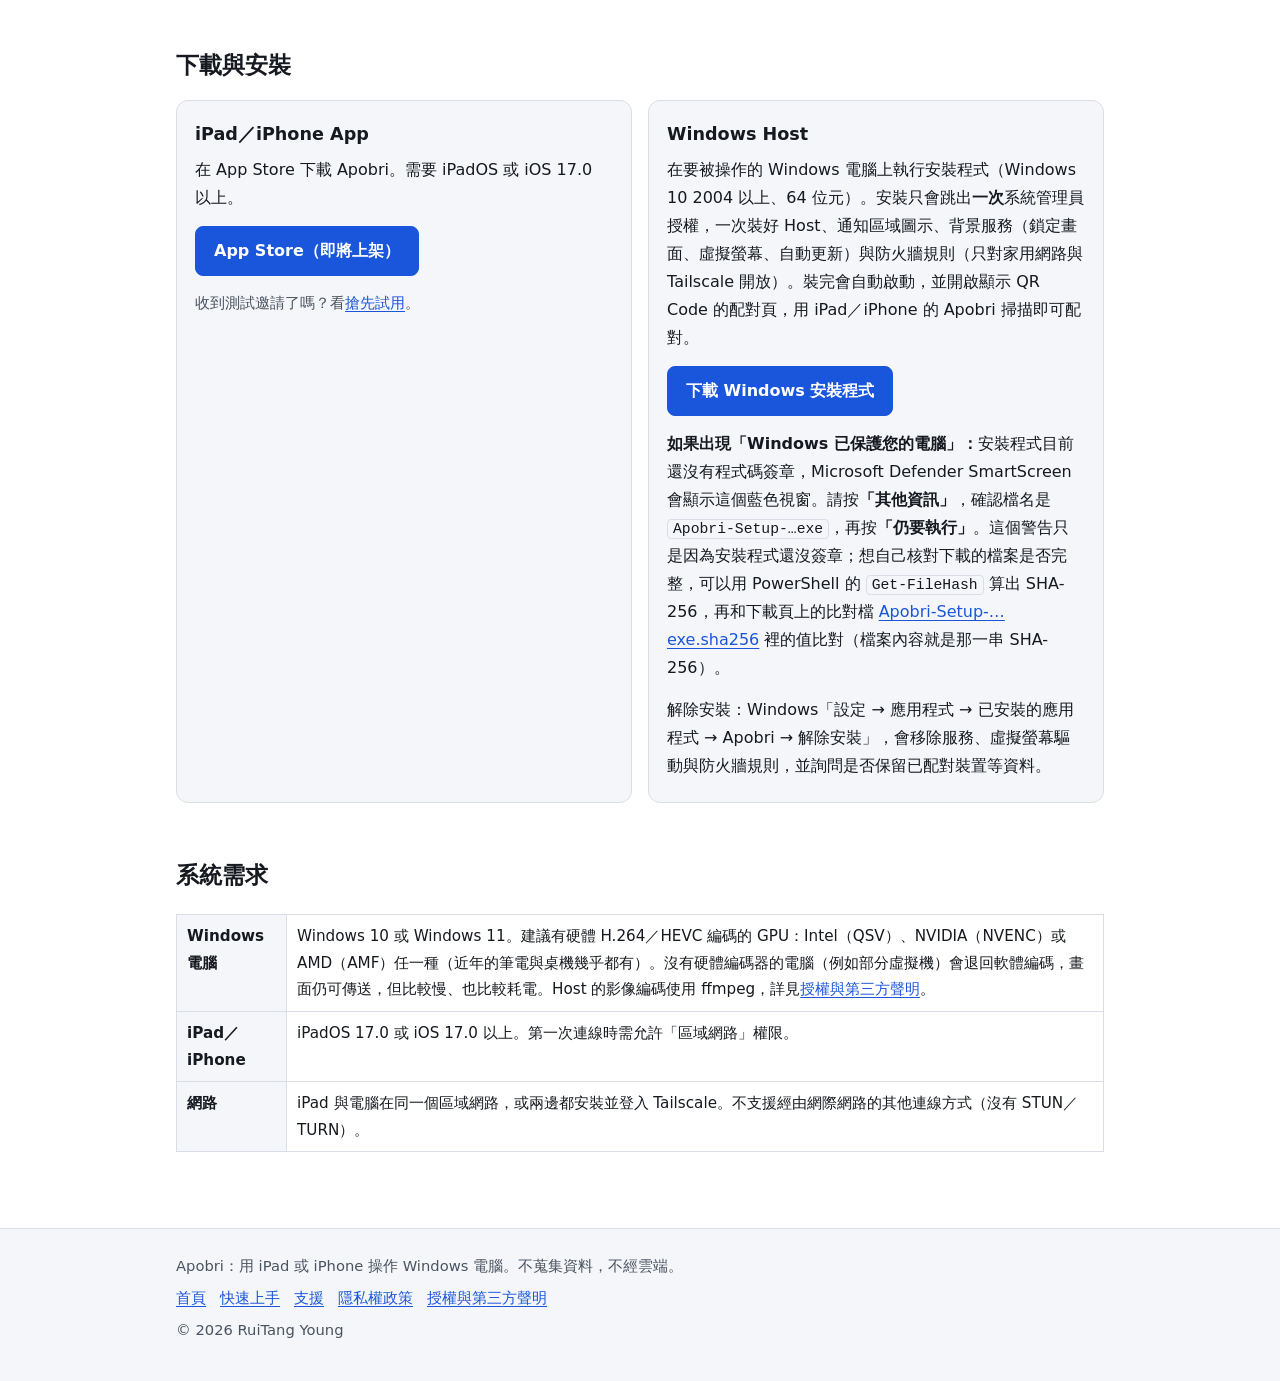
==== commit a5fc70cb: "Site: sync privacy/support/quickstart with Host bcb5e8b Co-Authored-By: Claude Sonnet 5.5 <noreply@a" ====
--- a/index.html
+++ b/index.html
@@ -103,14 +103,14 @@
     <h3>Windows Host</h3>
     <p>在要被操作的 Windows 電腦上執行安裝程式（Windows 10 2004 以上、64 位元）。安裝只會跳出<strong>一次</strong>系統管理員授權，一次裝好 Host、通知區域圖示、背景服務（鎖定畫面、虛擬螢幕、自動更新）與防火牆規則（只對家用網路與 Tailscale 開放）。裝完會自動啟動，並開啟顯示 QR Code 的配對頁，用 iPad／iPhone 的 Apobri 掃描即可配對。</p>
     <p><a class="btn" href="https://github.com/reegggllllaaaaa-cpu/reegggllllaaaaa-cpu.github.io/releases/download/host-installer-v1.0.0/Apobri-Setup-1.0.0.exe">下載 Windows 安裝程式</a></p>
-    <p><strong>如果出現「Windows 已保護您的電腦」：</strong>安裝程式目前還沒有程式碼簽章，Microsoft Defender SmartScreen 會顯示這個藍色視窗。請按<strong>「其他資訊」</strong>，確認檔名是 <code>Apobri-Setup-…exe</code>，再按<strong>「仍要執行」</strong>。下載頁旁附有 SHA-256 檢查碼，可用 PowerShell 的 <code>Get-FileHash</code> 核對。</p>
+    <p><strong>如果出現「Windows 已保護您的電腦」：</strong>安裝程式目前還沒有程式碼簽章，Microsoft Defender SmartScreen 會顯示這個藍色視窗。請按<strong>「其他資訊」</strong>，確認檔名是 <code>Apobri-Setup-…exe</code>，再按<strong>「仍要執行」</strong>。這個警告只是因為安裝程式還沒簽章；想自己核對下載的檔案是否完整，可以用 PowerShell 的 <code>Get-FileHash</code> 算出 SHA-256，再和下載頁上的比對檔 <a href="https://github.com/reegggllllaaaaa-cpu/reegggllllaaaaa-cpu.github.io/releases/download/host-installer-v1.0.0/Apobri-Setup-1.0.0.exe.sha256">Apobri-Setup-…exe.sha256</a> 裡的值比對（檔案內容就是那一串 SHA-256）。</p>
     <p>解除安裝：Windows「設定 → 應用程式 → 已安裝的應用程式 → Apobri → 解除安裝」，會移除服務、虛擬螢幕驅動與防火牆規則，並詢問是否保留已配對裝置等資料。</p>
   </article>
 </div>
 
 <h2 id="requirements">系統需求</h2>
 <div class="tablewrap"><table>
-  <tr><th scope="row">Windows 電腦</th><td>Windows 10 或 Windows 11。需要有硬體 H.264／HEVC 編碼的 GPU：Intel（QSV）、NVIDIA（NVENC）或 AMD（AMF）任一種（近年的筆電與桌機幾乎都有）。沒有硬體編碼器的電腦（例如部分虛擬機）無法傳送畫面。Host 的影像編碼使用 ffmpeg，詳見<a href="licenses.html">授權與第三方聲明</a>。</td></tr>
+  <tr><th scope="row">Windows 電腦</th><td>Windows 10 或 Windows 11。建議有硬體 H.264／HEVC 編碼的 GPU：Intel（QSV）、NVIDIA（NVENC）或 AMD（AMF）任一種（近年的筆電與桌機幾乎都有）。沒有硬體編碼器的電腦（例如部分虛擬機）會退回軟體編碼，畫面仍可傳送，但比較慢、也比較耗電。Host 的影像編碼使用 ffmpeg，詳見<a href="licenses.html">授權與第三方聲明</a>。</td></tr>
   <tr><th scope="row">iPad／iPhone</th><td>iPadOS 17.0 或 iOS 17.0 以上。第一次連線時需允許「區域網路」權限。</td></tr>
   <tr><th scope="row">網路</th><td>iPad 與電腦在同一個區域網路，或兩邊都安裝並登入 Tailscale。不支援經由網際網路的其他連線方式（沒有 STUN／TURN）。</td></tr>
 </table></div>
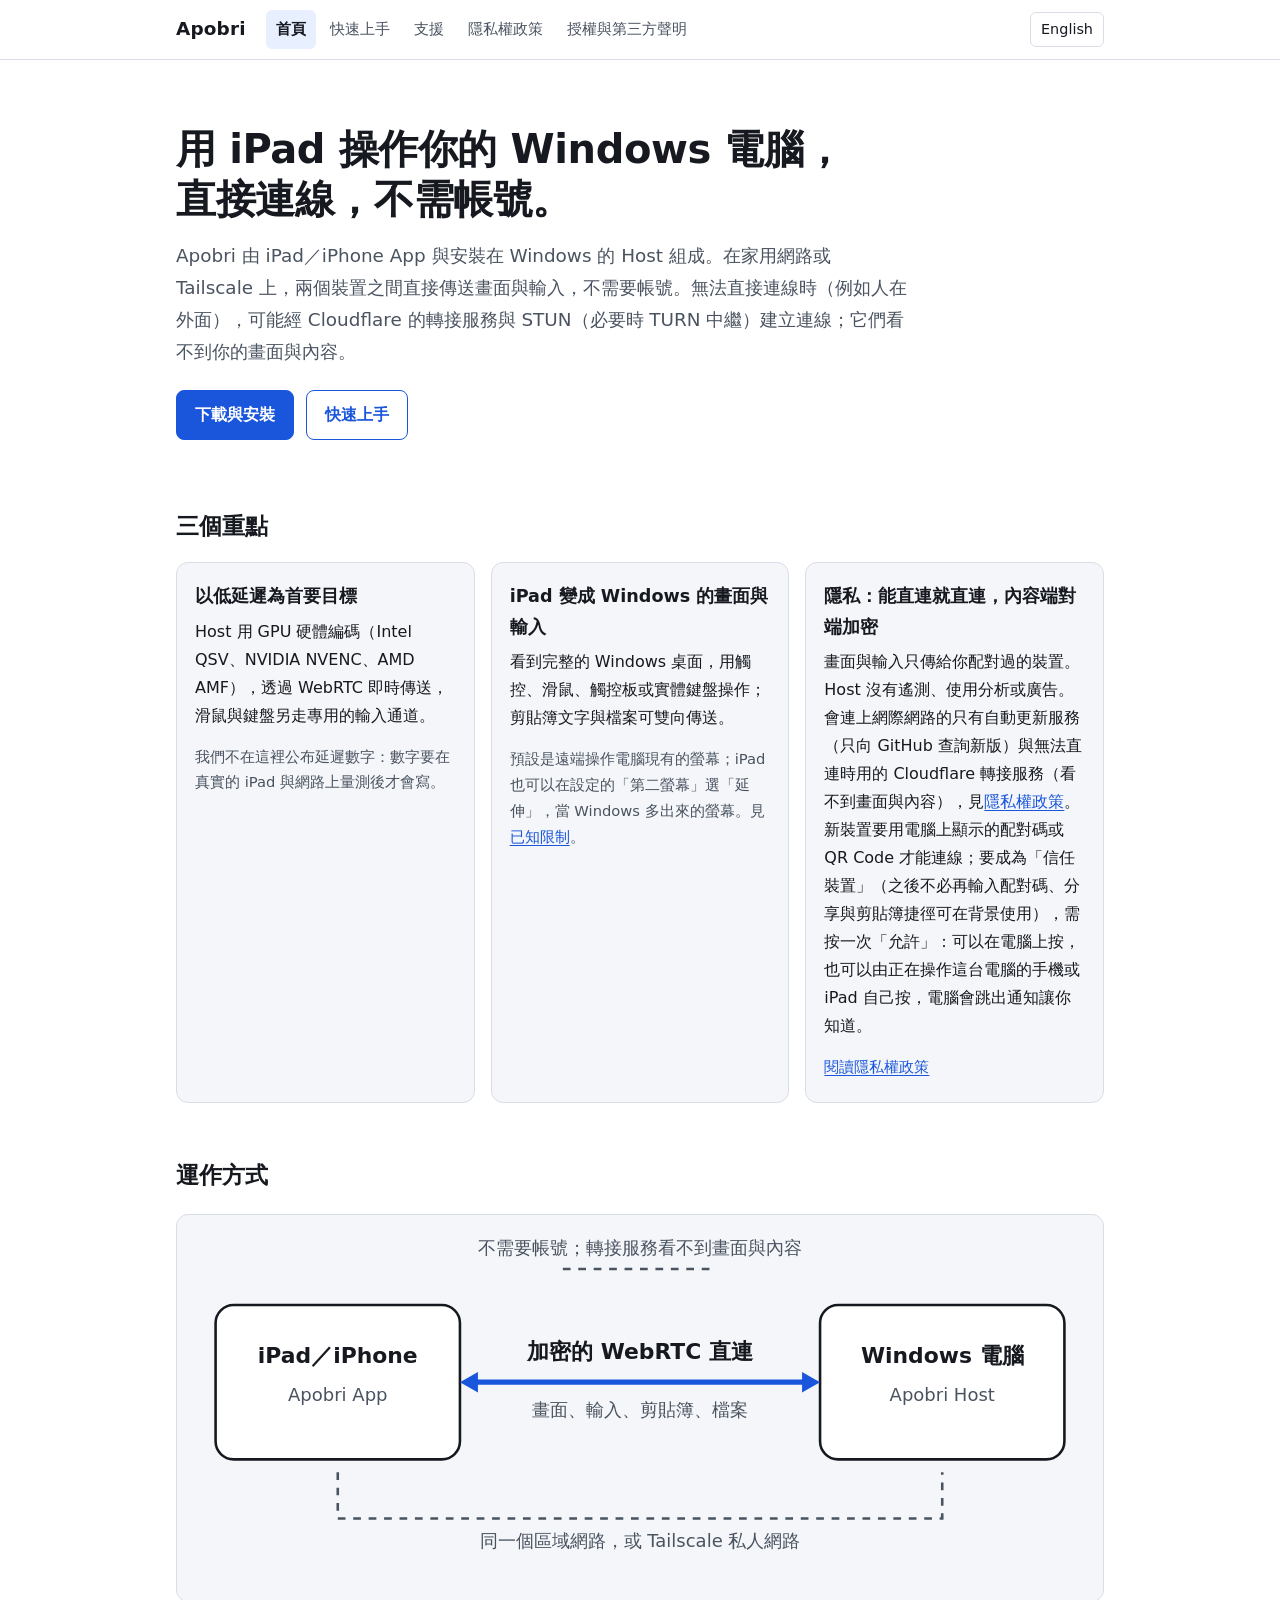
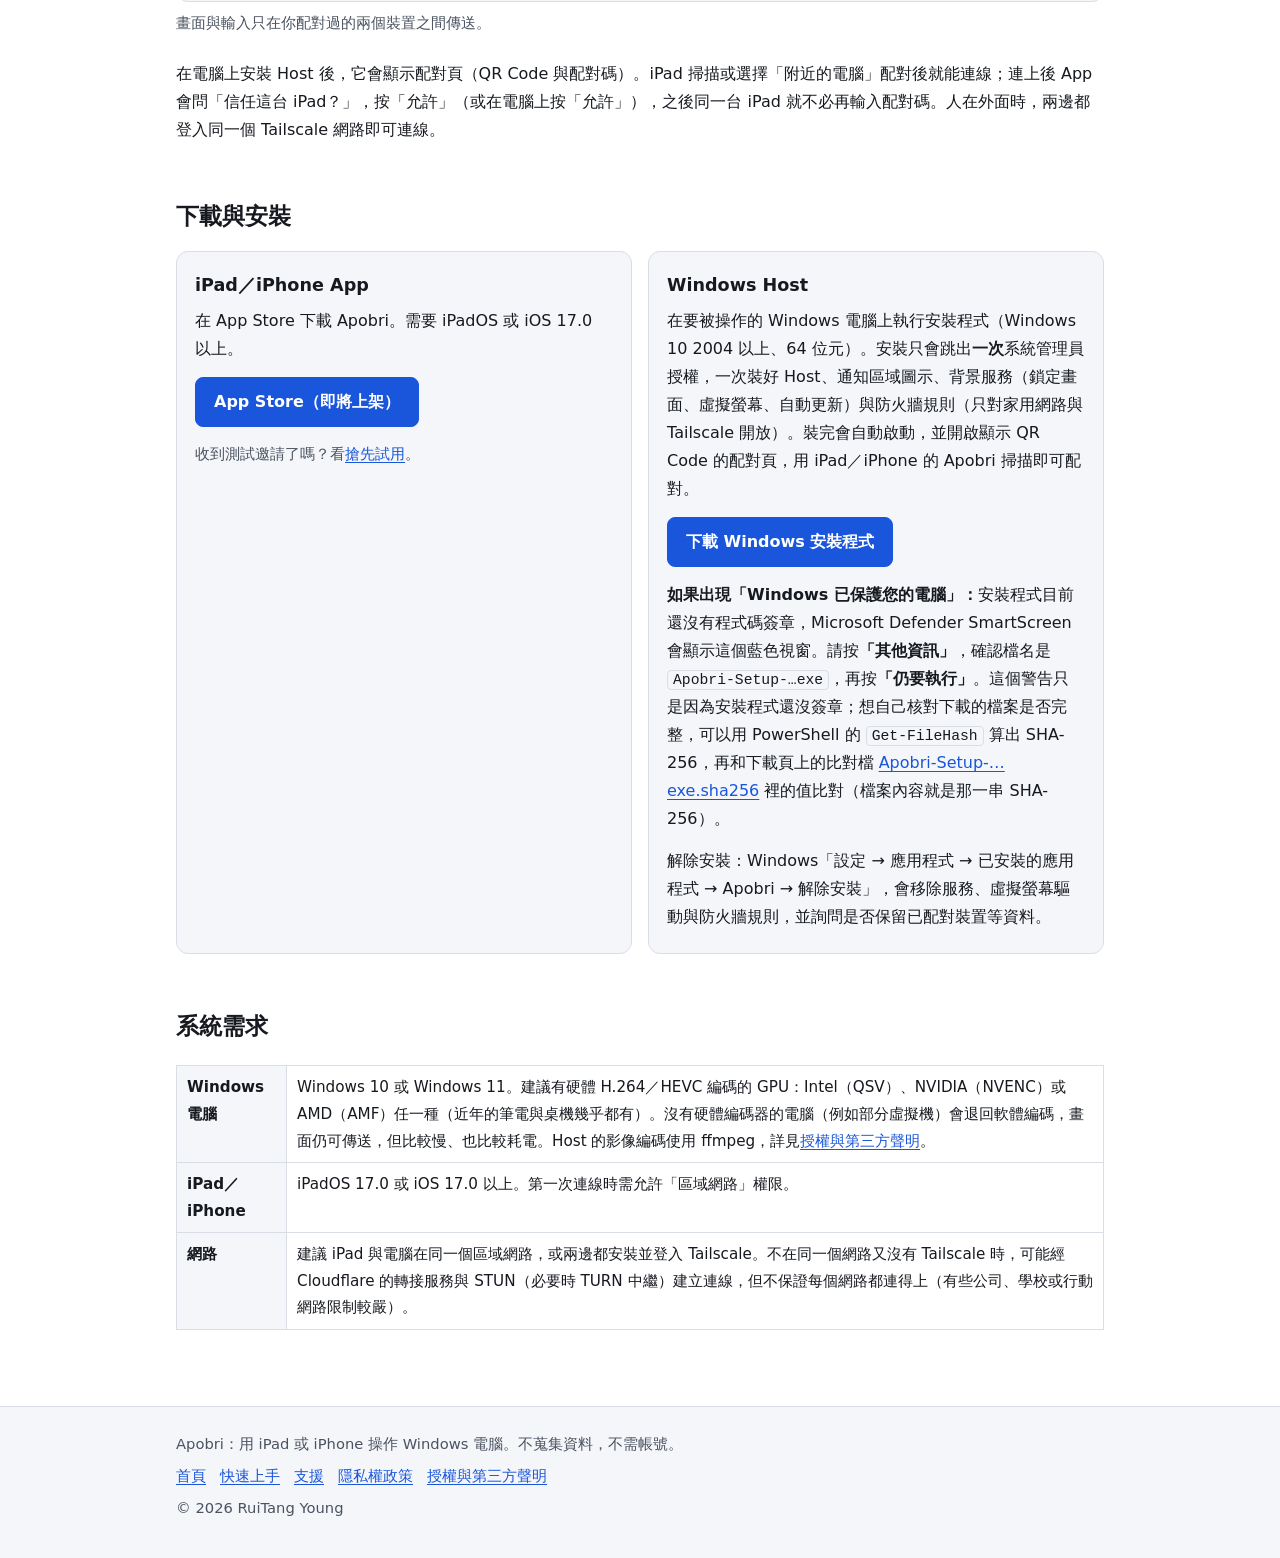
==== commit 813002ee: "site: say truthfully that a Cloudflare relay / STUN (maybe TURN) may set up the connection when a di" ====
--- a/index.html
+++ b/index.html
@@ -4,12 +4,12 @@
 <meta charset="utf-8">
 <meta name="viewport" content="width=device-width, initial-scale=1">
 <title>Apobri：用 iPad 操作你的 Windows 電腦</title>
-<meta name="description" content="Apobri 讓 iPad 與 iPhone 直接連到你的 Windows 電腦，看畫面、用觸控、滑鼠與鍵盤操作。不經雲端、不需帳號、不蒐集資料。">
+<meta name="description" content="Apobri 讓 iPad 與 iPhone 直接連到你的 Windows 電腦，看畫面、用觸控、滑鼠與鍵盤操作。能直連就直連、不需帳號、不蒐集資料。">
 <meta name="color-scheme" content="light dark">
 <meta property="og:type" content="website">
 <meta property="og:site_name" content="Apobri">
 <meta property="og:title" content="Apobri：用 iPad 操作你的 Windows 電腦">
-<meta property="og:description" content="Apobri 讓 iPad 與 iPhone 直接連到你的 Windows 電腦，看畫面、用觸控、滑鼠與鍵盤操作。不經雲端、不需帳號、不蒐集資料。">
+<meta property="og:description" content="Apobri 讓 iPad 與 iPhone 直接連到你的 Windows 電腦，看畫面、用觸控、滑鼠與鍵盤操作。能直連就直連、不需帳號、不蒐集資料。">
 <meta property="og:locale" content="zh_TW">
 <meta property="og:locale:alternate" content="en_US">
 <!-- TODO(待使用者填 / to fill): once the domain is known add <link rel="canonical"> and og:url / og:image. -->
@@ -31,8 +31,8 @@
 <main id="main">
   <div class="wrap">
 <section class="hero">
-  <h1>用 iPad 操作你的 Windows 電腦，<br>直接連線，不經雲端。</h1>
-  <p class="lead">Apobri 由 iPad／iPhone App 與安裝在 Windows 的 Host 組成。在家用網路或 Tailscale 上，兩個裝置之間直接傳送畫面與輸入，沒有帳號、沒有中繼伺服器。</p>
+  <h1>用 iPad 操作你的 Windows 電腦，<br>直接連線，不需帳號。</h1>
+  <p class="lead">Apobri 由 iPad／iPhone App 與安裝在 Windows 的 Host 組成。在家用網路或 Tailscale 上，兩個裝置之間直接傳送畫面與輸入，不需要帳號。無法直接連線時（例如人在外面），可能經 Cloudflare 的轉接服務與 STUN（必要時 TURN 中繼）建立連線；它們看不到你的畫面與內容。</p>
   <div class="btns">
     <a class="btn" href="#download">下載與安裝</a>
     <a class="btn ghost" href="quickstart.html">快速上手</a>
@@ -52,8 +52,8 @@
     <p class="meta">預設是遠端操作電腦現有的螢幕；iPad 也可以在設定的「第二螢幕」選「延伸」，當 Windows 多出來的螢幕。見<a href="support.html#limits">已知限制</a>。</p>
   </article>
   <article class="card">
-    <h3>隱私：不經雲端的直連</h3>
-    <p>畫面與輸入只傳給你配對過的裝置。Host 沒有遙測、使用分析或廣告，也不主動連上網際網路（自動更新服務只向 GitHub 查詢新版，見<a href="privacy.html#update">隱私權政策</a>）。新裝置要用電腦上顯示的配對碼或 QR Code 才能連線；要成為「信任裝置」（之後不必再輸入配對碼、分享與剪貼簿捷徑可在背景使用），需按一次「允許」：可以在電腦上按，也可以由正在操作這台電腦的手機或 iPad 自己按，電腦會跳出通知讓你知道。</p>
+    <h3>隱私：能直連就直連，內容端對端加密</h3>
+    <p>畫面與輸入只傳給你配對過的裝置。Host 沒有遙測、使用分析或廣告。會連上網際網路的只有自動更新服務（只向 GitHub 查詢新版）與無法直連時用的 Cloudflare 轉接服務（看不到畫面與內容），見<a href="privacy.html#flow">隱私權政策</a>。新裝置要用電腦上顯示的配對碼或 QR Code 才能連線；要成為「信任裝置」（之後不必再輸入配對碼、分享與剪貼簿捷徑可在背景使用），需按一次「允許」：可以在電腦上按，也可以由正在操作這台電腦的手機或 iPad 自己按，電腦會跳出通知讓你知道。</p>
     <p class="meta"><a href="privacy.html">閱讀隱私權政策</a></p>
   </article>
 </div>
@@ -62,7 +62,7 @@
 <figure>
   <svg viewBox="0 0 720 300" role="img" aria-labelledby="dg-t dg-d" xmlns="http://www.w3.org/2000/svg">
   <title id="dg-t">Apobri 連線架構示意圖</title>
-  <desc id="dg-d">iPad 與 Windows 電腦透過同一個區域網路或 Tailscale 直接連線，中間沒有雲端伺服器。</desc>
+  <desc id="dg-d">iPad 與 Windows 電腦透過同一個區域網路或 Tailscale 直接連線；無法直連時，可能經 Cloudflare 的加密轉接服務建立連線，它看不到畫面與內容。</desc>
   <style>
     .box { fill: var(--bg); stroke: var(--text); stroke-width: 2; }
     .t { fill: var(--text); font: 600 17px system-ui, "PingFang TC", "Microsoft JhengHei", sans-serif; }
@@ -84,7 +84,7 @@
   <text class="s" x="360" y="156" text-anchor="middle">畫面、輸入、剪貼簿、檔案</text>
   <path class="dash" d="M125 200 V236 H595 V200"/>
   <text class="s" x="360" y="258" text-anchor="middle">同一個區域網路，或 Tailscale 私人網路</text>
-  <text class="s" x="360" y="30" text-anchor="middle">沒有雲端、帳號或中繼伺服器</text>
+  <text class="s" x="360" y="30" text-anchor="middle">不需要帳號；轉接服務看不到畫面與內容</text>
   <path class="dash" d="M300 42 H420"/>
 </svg>
   <figcaption>畫面與輸入只在你配對過的兩個裝置之間傳送。</figcaption>
@@ -112,14 +112,14 @@
 <div class="tablewrap"><table>
   <tr><th scope="row">Windows 電腦</th><td>Windows 10 或 Windows 11。建議有硬體 H.264／HEVC 編碼的 GPU：Intel（QSV）、NVIDIA（NVENC）或 AMD（AMF）任一種（近年的筆電與桌機幾乎都有）。沒有硬體編碼器的電腦（例如部分虛擬機）會退回軟體編碼，畫面仍可傳送，但比較慢、也比較耗電。Host 的影像編碼使用 ffmpeg，詳見<a href="licenses.html">授權與第三方聲明</a>。</td></tr>
   <tr><th scope="row">iPad／iPhone</th><td>iPadOS 17.0 或 iOS 17.0 以上。第一次連線時需允許「區域網路」權限。</td></tr>
-  <tr><th scope="row">網路</th><td>iPad 與電腦在同一個區域網路，或兩邊都安裝並登入 Tailscale。不支援經由網際網路的其他連線方式（沒有 STUN／TURN）。</td></tr>
+  <tr><th scope="row">網路</th><td>建議 iPad 與電腦在同一個區域網路，或兩邊都安裝並登入 Tailscale。不在同一個網路又沒有 Tailscale 時，可能經 Cloudflare 的轉接服務與 STUN（必要時 TURN 中繼）建立連線，但不保證每個網路都連得上（有些公司、學校或行動網路限制較嚴）。</td></tr>
 </table></div>
 
   </div>
 </main>
 <footer class="site">
   <div class="wrap">
-    <p>Apobri：用 iPad 或 iPhone 操作 Windows 電腦。不蒐集資料，不經雲端。</p>
+    <p>Apobri：用 iPad 或 iPhone 操作 Windows 電腦。不蒐集資料，不需帳號。</p>
     <nav aria-label="Footer"><a href="index.html">首頁</a><a href="quickstart.html">快速上手</a><a href="support.html">支援</a><a href="privacy.html">隱私權政策</a><a href="licenses.html">授權與第三方聲明</a></nav>
     <p>&copy; 2026 RuiTang Young</p>
   </div>
